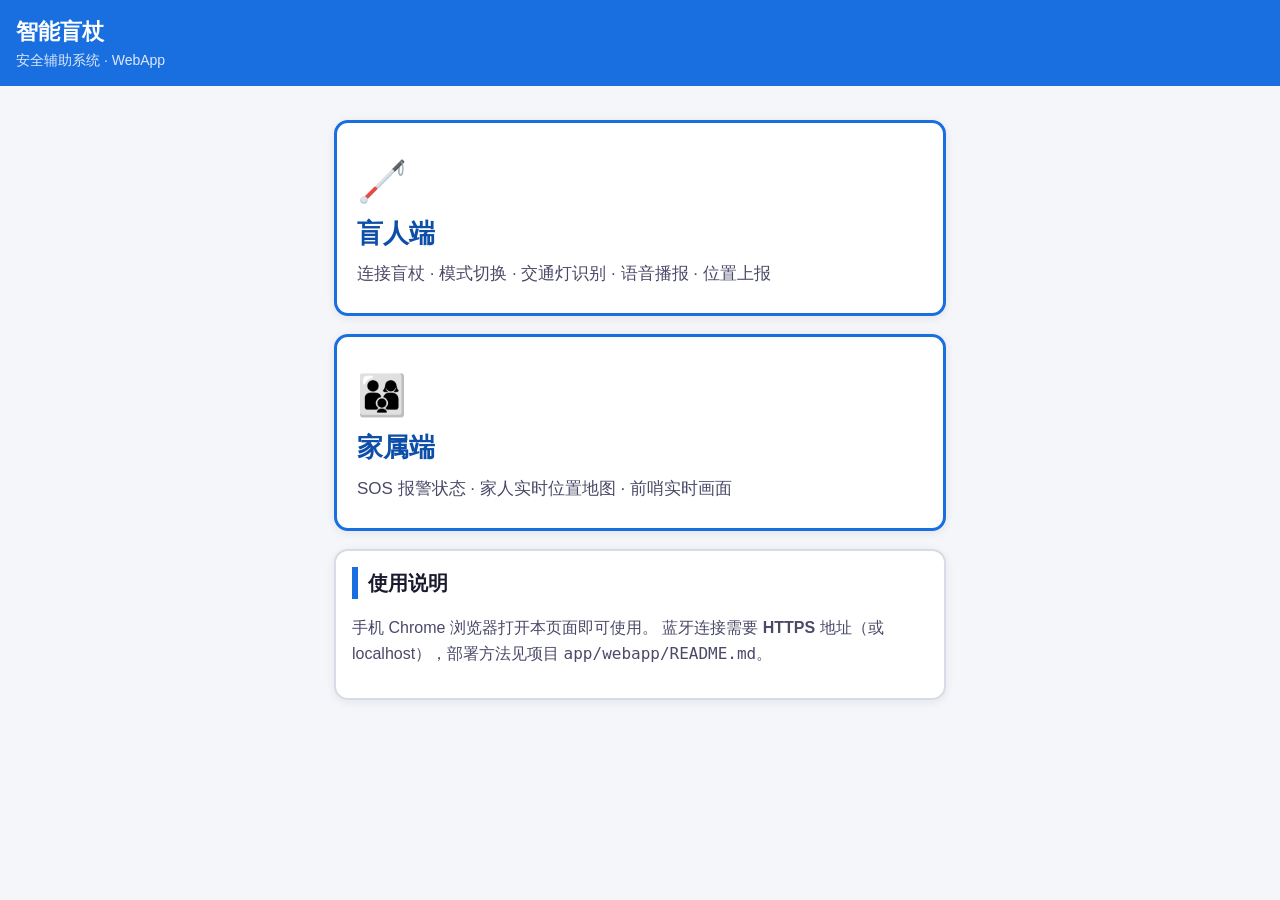
==== app/android/apk-blind/app/src/main/assets/webapp/index.html @ f55bf278 "feat(app): WebApp 重构落地 + 双端 APK 壳工程（Actions 云编译） - app/webapp: 零依赖纯静态 WebApp（盲人端+家属端，协议 37/37 单测通过） " ====
<!DOCTYPE html>
<html lang="zh-CN">
<head>
  <meta charset="UTF-8">
  <meta name="viewport" content="width=device-width, initial-scale=1.0, viewport-fit=cover">
  <meta name="theme-color" content="#1a6fe0">
  <title>智能盲杖 · App</title>
  <link rel="stylesheet" href="css/app.css">
</head>
<body>
  <header class="app-header">
    <h1>智能盲杖<span class="sub">安全辅助系统 · WebApp</span></h1>
  </header>

  <main class="page">
    <a class="role-entry" href="blind.html" aria-label="进入盲人端">
      <div class="role-icon" aria-hidden="true">🦯</div>
      <div class="role-title">盲人端</div>
      <div class="role-desc">连接盲杖 · 模式切换 · 交通灯识别 · 语音播报 · 位置上报</div>
    </a>

    <a class="role-entry" href="family.html" aria-label="进入家属端">
      <div class="role-icon" aria-hidden="true">👨‍👩‍👦</div>
      <div class="role-title">家属端</div>
      <div class="role-desc">SOS 报警状态 · 家人实时位置地图 · 前哨实时画面</div>
    </a>

    <div class="card">
      <h2>使用说明</h2>
      <p style="font-size:16px;color:var(--c-text-sub)">
        手机 Chrome 浏览器打开本页面即可使用。
        蓝牙连接需要 <b>HTTPS</b> 地址（或 localhost），部署方法见项目
        <code>app/webapp/README.md</code>。
      </p>
    </div>
  </main>

  <div class="toast-area" id="toastArea" aria-live="polite"></div>
</body>
</html>
---- app/android/apk-blind/app/src/main/assets/webapp/css/app.css ----
/* =============================================================
   app.css — 智能盲杖 WebApp 设计系统
   设计原则（无障碍优先，服务视障用户）：
   1. 超大字体（基础 18px，关键信息 22~34px）
   2. 高对比度配色（WCAG AA+）
   3. 大触控目标（按钮最小 64px 高）
   ============================================================= */

:root {
  --c-bg: #f5f6fa;
  --c-card: #ffffff;
  --c-text: #1a1a2e;
  --c-text-sub: #4a4a68;
  --c-primary: #1a6fe0;
  --c-primary-dark: #0d4fa8;
  --c-success: #0e8a3e;
  --c-warning: #b7791f;
  --c-danger: #cf3030;
  --c-border: #d8dbe6;
  --radius: 14px;
  --shadow: 0 2px 10px rgba(26, 26, 46, .08);
}

* { box-sizing: border-box; -webkit-tap-highlight-color: transparent; }

html, body {
  margin: 0; padding: 0;
  background: var(--c-bg);
  color: var(--c-text);
  font-family: -apple-system, "PingFang SC", "Microsoft YaHei", "Noto Sans SC", sans-serif;
  font-size: 18px;
  line-height: 1.6;
}

/* ---------- 顶部导航 ---------- */
.app-header {
  background: var(--c-primary);
  color: #fff;
  padding: 14px 16px;
  display: flex; align-items: center; justify-content: space-between;
  position: sticky; top: 0; z-index: 10;
}
.app-header h1 { margin: 0; font-size: 22px; font-weight: 700; }
.app-header .sub { font-size: 14px; opacity: .85; display: block; font-weight: 400; }
.back-link {
  color: #fff; text-decoration: none; font-size: 16px;
  border: 2px solid rgba(255,255,255,.6); border-radius: 10px;
  padding: 6px 12px; white-space: nowrap;
}

/* ---------- 主体容器 ---------- */
.page { max-width: 640px; margin: 0 auto; padding: 16px 14px 90px; }

/* ---------- 卡片分区 ---------- */
.card {
  background: var(--c-card);
  border: 2px solid var(--c-border);
  border-radius: var(--radius);
  box-shadow: var(--shadow);
  padding: 16px;
  margin-bottom: 16px;
}
.card h2 {
  margin: 0 0 12px;
  font-size: 20px;
  border-left: 6px solid var(--c-primary);
  padding-left: 10px;
}

/* ---------- 状态行 ---------- */
.row {
  display: flex; align-items: center; justify-content: space-between;
  gap: 10px; padding: 10px 4px;
  border-bottom: 1px dashed var(--c-border);
  min-height: 52px;
}
.row:last-child { border-bottom: none; }
.row .label { color: var(--c-text-sub); font-size: 17px; flex-shrink: 0; }
.row .value { font-size: 22px; font-weight: 700; text-align: right; word-break: break-all; }
.value.ok     { color: var(--c-success); }
.value.warn   { color: var(--c-warning); }
.value.danger { color: var(--c-danger); }
.value.muted  { color: var(--c-text-sub); font-weight: 400; }

/* ---------- 大按钮 ---------- */
.btn {
  display: block; width: 100%;
  min-height: 64px;
  font-size: 20px; font-weight: 700;
  color: var(--c-primary-dark);
  background: #e8f1ff;
  border: 3px solid var(--c-primary);
  border-radius: var(--radius);
  padding: 12px 16px;
  margin: 10px 0;
  cursor: pointer;
  transition: transform .05s ease, background .15s ease;
}
.btn:active { transform: scale(.98); background: #d3e5ff; }
.btn:disabled { opacity: .45; cursor: not-allowed; }
.btn-solid { background: var(--c-primary); color: #fff; }
.btn-solid:active { background: var(--c-primary-dark); }
.btn-danger { color: var(--c-danger); border-color: var(--c-danger); background: #ffecec; }
.btn-danger:active { background: #ffd8d8; }
.btn-success { color: var(--c-success); border-color: var(--c-success); background: #e8f9ef; }

.btn-grid { display: grid; grid-template-columns: 1fr 1fr; gap: 10px; }
.btn-grid .btn { margin: 0; }

/* ---------- 状态徽章 ---------- */
.badge {
  display: inline-block; padding: 6px 14px;
  border-radius: 999px; font-size: 18px; font-weight: 700;
}
.badge.ok     { background: #e8f9ef; color: var(--c-success); border: 2px solid var(--c-success); }
.badge.warn   { background: #fdf3e0; color: var(--c-warning); border: 2px solid var(--c-warning); }
.badge.danger { background: #ffecec; color: var(--c-danger);  border: 2px solid var(--c-danger); }
.badge.muted  { background: #eef0f6; color: var(--c-text-sub); border: 2px solid var(--c-border); }

/* ---------- 通知条（aria-live） ---------- */
.toast-area {
  position: fixed; left: 50%; bottom: 18px; transform: translateX(-50%);
  width: min(92vw, 600px); z-index: 100;
}
.toast {
  padding: 14px 16px; margin-top: 8px;
  border-radius: 12px; font-size: 18px; font-weight: 600;
  box-shadow: 0 4px 16px rgba(0,0,0,.22);
  animation: fadein .2s ease;
}
.toast.info    { background: #17325c; color: #fff; }
.toast.success { background: var(--c-success); color: #fff; }
.toast.warning { background: var(--c-warning); color: #fff; }
.toast.danger  { background: var(--c-danger); color: #fff; }
@keyframes fadein { from { opacity: 0; transform: translateY(8px); } to { opacity: 1; } }

/* ---------- 交通灯结果大展示 ---------- */
.light-box {
  text-align: center; padding: 18px 10px;
  border-radius: var(--radius); border: 3px solid var(--c-border);
  margin-top: 6px;
}
.light-box .light-color { font-size: 34px; font-weight: 800; letter-spacing: 4px; }
.light-box .light-conf  { font-size: 20px; color: var(--c-text-sub); margin-top: 4px; }
.light-box.red    { background: #ffe5e5; border-color: var(--c-danger); }
.light-box.red .light-color { color: var(--c-danger); }
.light-box.yellow { background: #fff6de; border-color: var(--c-warning); }
.light-box.yellow .light-color { color: var(--c-warning); }
.light-box.green  { background: #e3f7ea; border-color: var(--c-success); }
.light-box.green .light-color { color: var(--c-success); }

/* ---------- 家属端地图与画面 ---------- */
.map-wrap {
  height: 380px; border-radius: var(--radius);
  overflow: hidden; border: 2px solid var(--c-border);
}
.snapshot {
  width: 100%; border-radius: var(--radius);
  border: 2px solid var(--c-border); display: block;
  background: #222; min-height: 200px; object-fit: contain;
}
.snapshot.offline { padding: 60px 0; color: #999; background: #2a2a2a; font-size: 18px; text-align: center; }

/* ---------- 首页入口 ---------- */
.role-entry {
  display: block; text-decoration: none; color: inherit;
  background: var(--c-card); border: 3px solid var(--c-primary);
  border-radius: var(--radius); box-shadow: var(--shadow);
  padding: 26px 20px; margin: 18px 0; cursor: pointer;
}
.role-entry:active { transform: scale(.99); }
.role-entry .role-title { font-size: 26px; font-weight: 800; color: var(--c-primary-dark); }
.role-entry .role-desc { font-size: 17px; color: var(--c-text-sub); margin-top: 6px; }
.role-entry .role-icon { font-size: 40px; }

/* ---------- 设置对话框 ---------- */
.dialog-mask {
  position: fixed; inset: 0; background: rgba(0,0,0,.45);
  display: flex; align-items: center; justify-content: center;
  z-index: 200; padding: 14px;
}
.dialog {
  background: #fff; border-radius: var(--radius);
  width: min(96vw, 560px); max-height: 86vh; overflow: auto;
  padding: 18px;
}
.dialog h2 { margin: 0 0 10px; font-size: 20px; }
.dialog label { display: block; font-size: 16px; color: var(--c-text-sub); margin: 12px 0 4px; }
.dialog input[type=text], .dialog input[type=url] {
  width: 100%; font-size: 17px; padding: 10px;
  border: 2px solid var(--c-border); border-radius: 10px;
}

/* ---------- 日志（调试） ---------- */
.log {
  background: #10162a; color: #bfe3c0;
  font-family: Consolas, monospace; font-size: 13px;
  border-radius: 10px; padding: 10px;
  max-height: 180px; overflow: auto;
  white-space: pre-wrap; word-break: break-all;
}

/* 视障放大模式（页面内开关切换 html.font-xlarge） */
html.font-xlarge { font-size: 22px; }
html.font-xlarge .value { font-size: 26px; }
html.font-xlarge .btn { font-size: 23px; }
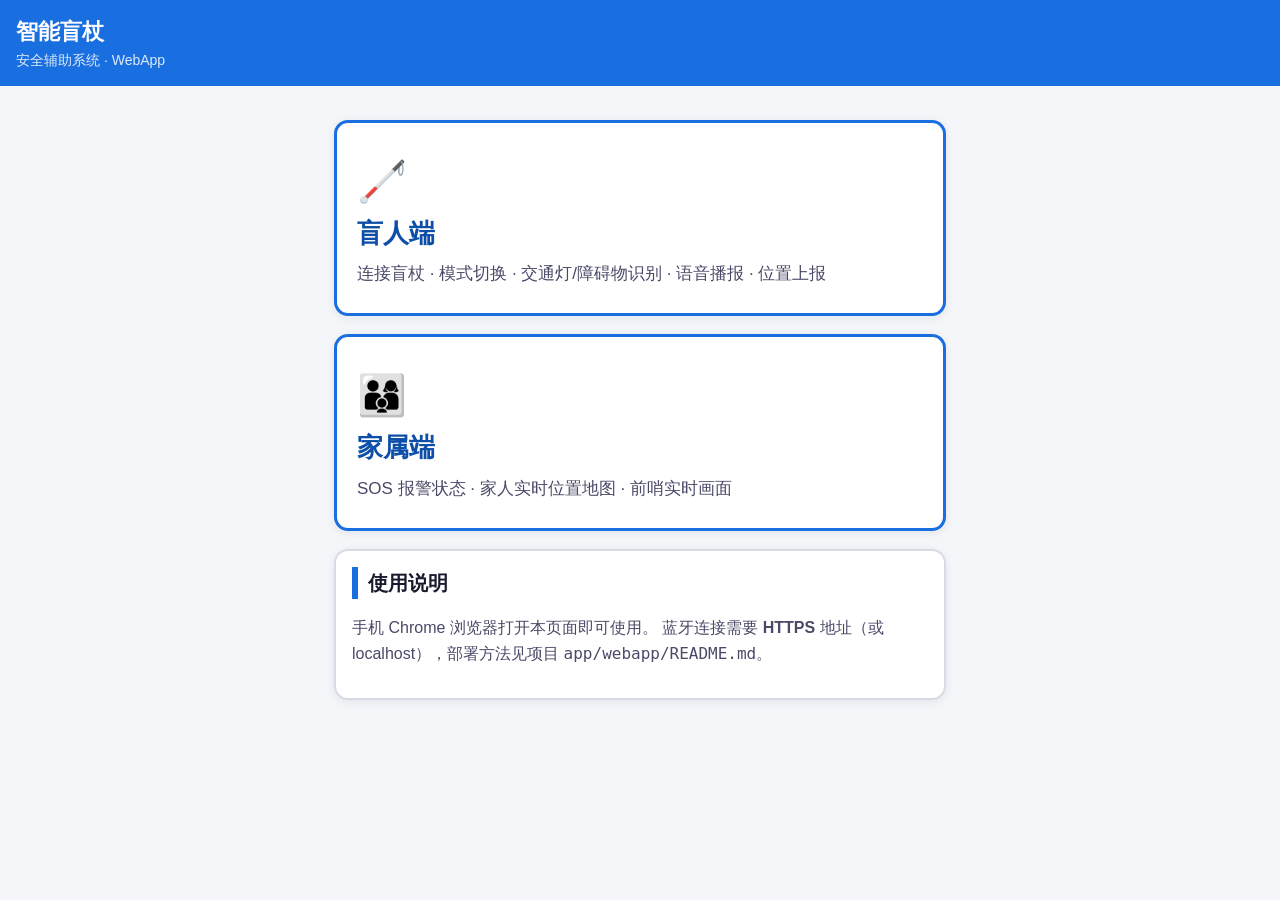
==== commit a754b023: "feat(barrier): 障碍物检测全链路——云端 yolov8s /barrier 接口 + App 解析播报并回传盲杖" ====
--- a/app/android/apk-blind/app/src/main/assets/webapp/index.html
+++ b/app/android/apk-blind/app/src/main/assets/webapp/index.html
@@ -16,7 +16,7 @@
     <a class="role-entry" href="blind.html" aria-label="进入盲人端">
       <div class="role-icon" aria-hidden="true">🦯</div>
       <div class="role-title">盲人端</div>
-      <div class="role-desc">连接盲杖 · 模式切换 · 交通灯识别 · 语音播报 · 位置上报</div>
+      <div class="role-desc">连接盲杖 · 模式切换 · 交通灯/障碍物识别 · 语音播报 · 位置上报</div>
     </a>
 
     <a class="role-entry" href="family.html" aria-label="进入家属端">
--- a/app/android/apk-blind/app/src/main/assets/webapp/css/app.css
+++ b/app/android/apk-blind/app/src/main/assets/webapp/css/app.css
@@ -149,6 +149,20 @@
 .light-box.green  { background: #e3f7ea; border-color: var(--c-success); }
 .light-box.green .light-color { color: var(--c-success); }
 
+/* ---------- 障碍物检测结果展示 ---------- */
+.barrier-box {
+  text-align: center; padding: 14px 10px;
+  border-radius: var(--radius); border: 3px solid var(--c-border);
+  margin-top: 6px;
+}
+.barrier-box .barrier-summary { font-size: 26px; font-weight: 800; }
+.barrier-box .barrier-counts  { font-size: 17px; color: var(--c-text-sub); margin-top: 6px; }
+.barrier-box .barrier-detail  { font-size: 14px; color: var(--c-text-sub); margin-top: 4px; min-height: 18px; }
+.barrier-box.hit   { background: #fff0e0; border-color: var(--c-warning); }
+.barrier-box.hit .barrier-summary { color: var(--c-warning); }
+.barrier-box.clear { background: #e3f7ea; border-color: var(--c-success); }
+.barrier-box.clear .barrier-summary { color: var(--c-success); }
+
 /* ---------- 家属端地图与画面 ---------- */
 .map-wrap {
   height: 380px; border-radius: var(--radius);
